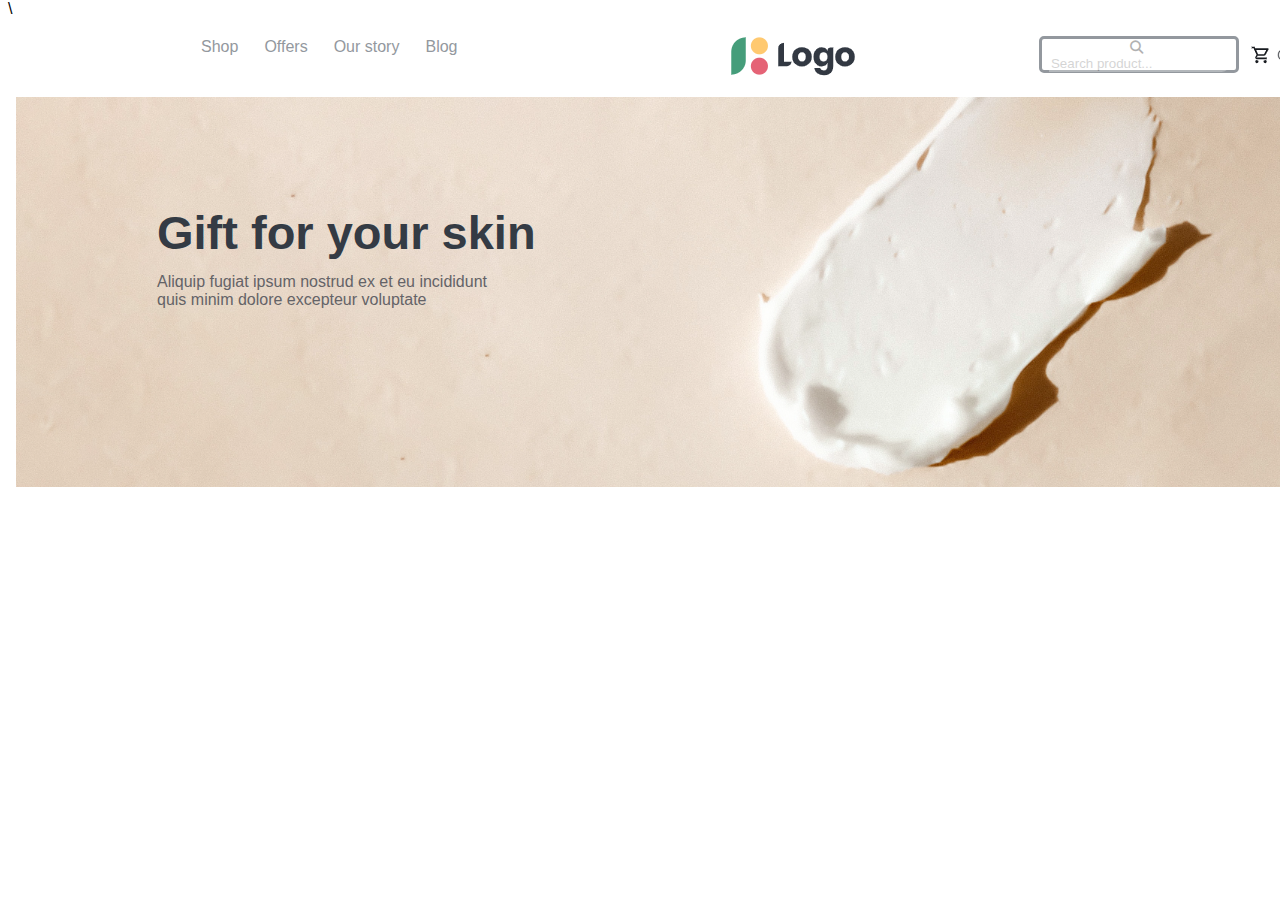
==== index.html @ ed82be1b "hoan thien header" ====
<!DOCTYPE html>
<html lang="en">

<head>
    <meta charset="UTF-8">
    <meta http-equiv="X-UA-Compatible" content="IE=edge">
    <meta name="viewport" content="width=device-width, initial-scale=1.0">\
    <title>Document</title>
    <link rel="stylesheet" href="https://cdnjs.cloudflare.com/ajax/libs/font-awesome/6.3.0/css/all.min.css">
    <style>
        * {
            font-family: Arial, Helvetica, sans-serif;
            box-sizing: border-box;
            margin-top: 0;
        }
        
        .header {
            width: 1454px;
            height: 67px;
            padding-top: 19px;
            padding-bottom: 13px;
            display: flex;
            align-items: center;
        }
        
        .header-left1 {
            display: flex;
            margin-left: 153px;
            margin-right: 244px;
            justify-content: none;
            align-items: center;
            list-style: none;
        }
        
        .header-left1 li a {
            text-decoration: none;
            margin-right: 26px;
            color: rgb(147, 152, 158);
        }
        
        .header-center {
            margin-right: 187px;
            height: 42px;
            width: 125px;
        }
        
        .header-right {
            margin-left: 0;
            margin-right: 13px;
            align-items: center;
            display: flex;
            justify-content: center;
        }
        
        .search {
            width: 200px;
            height: 37px;
            border-radius: 5px;
            border: rgb(147, 152, 158);
            border-style: solid;
            background-color: white;
        }
        
        .search i {
            opacity: 0.3;
            margin-right: 5px;
        }
        
        .search1 {
            position: relative;
            border: none;
            opacity: 0.3;
            border-radius: 0px 10px 10px 0px;
        }
        
        .banner {
            position: relative;
            width: 1441px;
            height: 390px;
            margin-top: 12px;
            margin-left: 8px;
        }
        
        .banner-text {
            position: relative;
            margin-left: 141px;
            margin-top: -286px;
        }
        
        .banner-text h1 {
            position: relative;
            color: rgb(52, 59, 68);
            font-size: 47px;
        }
        
        .banner-text p {
            position: relative;
            color: rgb(100, 99, 103);
            margin-top: -18px;
        }
    </style>
</head>

<body>
    <div class="header">
        <div class="header-left">
            <ul class="header-left1">
                <li><a href="">Shop</a></li>
                <li><a href="">Offers</a></li>
                <li><a href="">Our story</a></li>
                <li><a href="">Blog</a></li>
            </ul>
        </div>
        <div class="header-center">
            <img src="image/logo.png" alt="">
        </div>
        <div class="header-right">
            <button class="search"><i class="fa-solid fa-magnifying-glass"></i> <input class="search1" type="search1" placeholder="Search product..."></button>

            <img src="image/Button 1 (1).png">
            <img src="image/Button 1.png">
        </div>
    </div>
    <div class="banner">
        <img class="banner-background" src="image/banner.png">
        <div class="banner-text">
            <h1>Gift for your skin</h1>
            <p>Aliquip fugiat ipsum nostrud ex et eu incididunt<br>quis minim dolore excepteur voluptate</p>
        </div>

    </div>
    <div>

    </div>
</body>

</html>
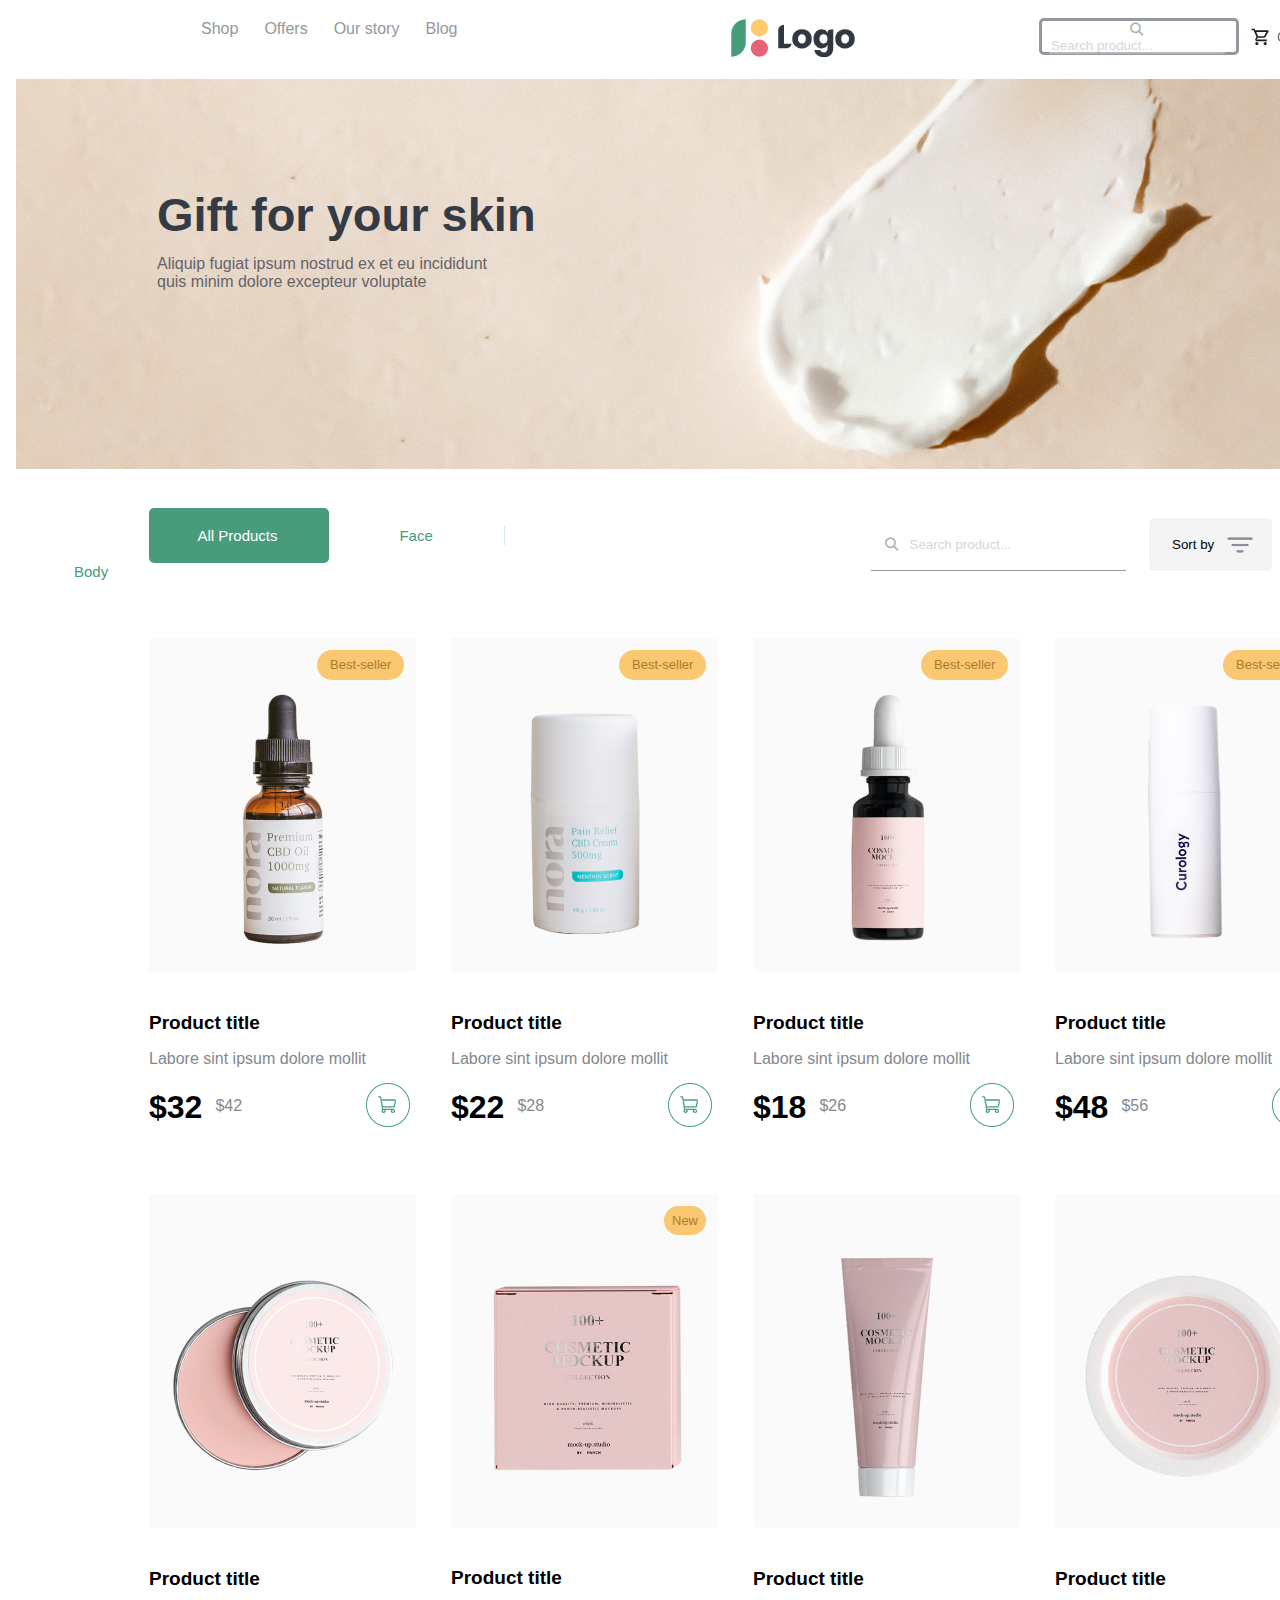
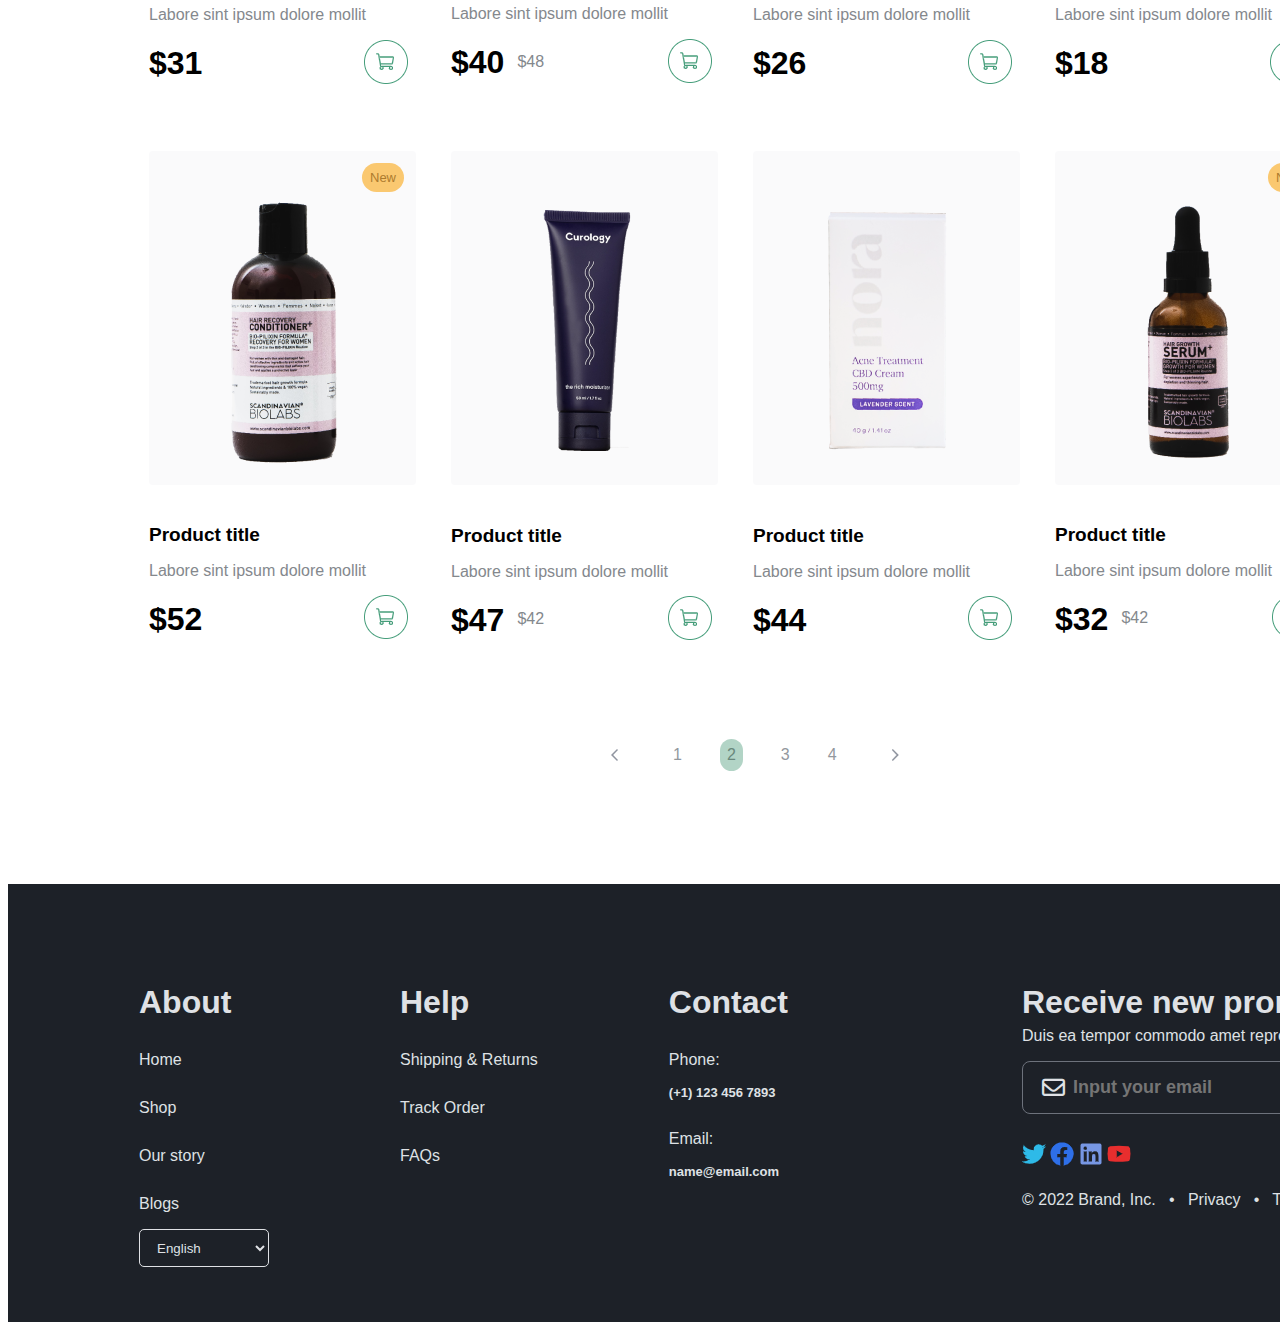
==== commit dc43d4f6: "nop bai tk 1" ====
--- a/index.html
+++ b/index.html
@@ -4,101 +4,10 @@
 <head>
     <meta charset="UTF-8">
     <meta http-equiv="X-UA-Compatible" content="IE=edge">
-    <meta name="viewport" content="width=device-width, initial-scale=1.0">\
+    <meta name="viewport" content="width=device-width, initial-scale=1.0">
     <title>Document</title>
     <link rel="stylesheet" href="https://cdnjs.cloudflare.com/ajax/libs/font-awesome/6.3.0/css/all.min.css">
-    <style>
-        * {
-            font-family: Arial, Helvetica, sans-serif;
-            box-sizing: border-box;
-            margin-top: 0;
-        }
-        
-        .header {
-            width: 1454px;
-            height: 67px;
-            padding-top: 19px;
-            padding-bottom: 13px;
-            display: flex;
-            align-items: center;
-        }
-        
-        .header-left1 {
-            display: flex;
-            margin-left: 153px;
-            margin-right: 244px;
-            justify-content: none;
-            align-items: center;
-            list-style: none;
-        }
-        
-        .header-left1 li a {
-            text-decoration: none;
-            margin-right: 26px;
-            color: rgb(147, 152, 158);
-        }
-        
-        .header-center {
-            margin-right: 187px;
-            height: 42px;
-            width: 125px;
-        }
-        
-        .header-right {
-            margin-left: 0;
-            margin-right: 13px;
-            align-items: center;
-            display: flex;
-            justify-content: center;
-        }
-        
-        .search {
-            width: 200px;
-            height: 37px;
-            border-radius: 5px;
-            border: rgb(147, 152, 158);
-            border-style: solid;
-            background-color: white;
-        }
-        
-        .search i {
-            opacity: 0.3;
-            margin-right: 5px;
-        }
-        
-        .search1 {
-            position: relative;
-            border: none;
-            opacity: 0.3;
-            border-radius: 0px 10px 10px 0px;
-        }
-        
-        .banner {
-            position: relative;
-            width: 1441px;
-            height: 390px;
-            margin-top: 12px;
-            margin-left: 8px;
-        }
-        
-        .banner-text {
-            position: relative;
-            margin-left: 141px;
-            margin-top: -286px;
-        }
-        
-        .banner-text h1 {
-            position: relative;
-            color: rgb(52, 59, 68);
-            font-size: 47px;
-        }
-        
-        .banner-text p {
-            position: relative;
-            color: rgb(100, 99, 103);
-            margin-top: -18px;
-        }
-    </style>
+    <link rel="stylesheet" href="css/styles.css">
 </head>
 
 <body>
@@ -127,10 +36,247 @@
             <h1>Gift for your skin</h1>
             <p>Aliquip fugiat ipsum nostrud ex et eu incididunt<br>quis minim dolore excepteur voluptate</p>
         </div>
-
     </div>
-    <div>
-
+    <main>
+        <div class="main-header">
+            <div class="main-header-left">
+                <button>All Products</button>
+                <button>Face</button>
+                <button>Body</button>
+            </div>
+            <div class="main-header-right">
+                <button class="main-header-search"><i class="fa-solid fa-magnifying-glass"></i><input class="input-search" type="search" placeholder="Search product..."></button>
+                <button class="main-header-sortby"><p>Sort by</p><img src="image/sort.png"></button>
+            </div>
+        </div>
+        <div class="main-list-product">
+            <div class="main-list-product-row1">
+                <div class="product">
+                    <div class="image-product">
+                        <img src="image/Image 1 (1).png">
+                        <p class="best-seller">Best-seller</p>
+                    </div>
+
+                    <h5>Product title</h5>
+                    <p class="info">Labore sint ipsum dolore mollit</p>
+                    <div class="price-tag">
+                        <h1>$32</h1>
+                        <p>$42</p>
+                        <img src="image/Button 1 (3).png">
+                    </div>
+                </div>
+                <div class="product">
+                    <div class="image-product">
+                        <img src="image/Image 1 (2).png">
+                        <p class="best-seller">Best-seller</p>
+                    </div>
+
+                    <h5>Product title</h5>
+                    <p class="info">Labore sint ipsum dolore mollit</p>
+                    <div class="price-tag">
+                        <h1>$22</h1>
+                        <p>$28</p>
+                        <img src="image/Button 1 (3).png">
+                    </div>
+                </div>
+                <div class="product">
+                    <div class="image-product">
+                        <img src="image/Image 1 (3).png">
+                        <p class="best-seller">Best-seller</p>
+                    </div>
+
+                    <h5>Product title</h5>
+                    <p class="info">Labore sint ipsum dolore mollit</p>
+                    <div class="price-tag">
+                        <h1>$18</h1>
+                        <p>$26</p>
+                        <img src="image/Button 1 (3).png">
+                    </div>
+                </div>
+                <div class="product">
+                    <div class="image-product">
+                        <img src="image/Image 1 (4).png">
+                        <p class="best-seller">Best-seller</p>
+                    </div>
+
+                    <h5>Product title</h5>
+                    <p class="info">Labore sint ipsum dolore mollit</p>
+                    <div class="price-tag">
+                        <h1>$48</h1>
+                        <p>$56</p>
+                        <img src="image/Button 1 (3).png">
+                    </div>
+                </div>
+            </div>
+            <div class="main-list-product-row1">
+                <div class="product">
+                    <div class="image-product1">
+                        <img src="image/Image 1 (5).png">
+                        <p class="best-seller"></p>
+                    </div>
+
+                    <h5>Product title</h5>
+                    <p class="info">Labore sint ipsum dolore mollit</p>
+                    <div class="price-tag">
+                        <h1>$31</h1>
+                        <p class="p-none"></p>
+                        <img src="image/Button 1 (3).png">
+                    </div>
+                </div>
+                <div class="product">
+                    <div class="image-product2">
+                        <img src="image/Image 1 (6).png">
+                        <p class="best-seller">New</p>
+                    </div>
+
+                    <h5>Product title</h5>
+                    <p class="info">Labore sint ipsum dolore mollit</p>
+                    <div class="price-tag">
+                        <h1>$40</h1>
+                        <p>$48</p>
+                        <img src="image/Button 1 (3).png">
+                    </div>
+                </div>
+                <div class="product">
+                    <div class="image-product1">
+                        <img src="image/Image 1 (7).png">
+                        <p class="best-seller"></p>
+                    </div>
+
+                    <h5>Product title</h5>
+                    <p class="info">Labore sint ipsum dolore mollit</p>
+                    <div class="price-tag">
+                        <h1>$26</h1>
+                        <p class="p-none"></p>
+                        <img src="image/Button 1 (3).png">
+                    </div>
+                </div>
+                <div class="product">
+                    <div class="image-product1">
+                        <img src="image/Image 1 (8).png">
+                        <p class="best-seller"></p>
+                    </div>
+
+                    <h5>Product title</h5>
+                    <p class="info">Labore sint ipsum dolore mollit</p>
+                    <div class="price-tag">
+                        <h1>$18</h1>
+                        <p class="p-none"></p>
+                        <img src="image/Button 1 (3).png">
+                    </div>
+                </div>
+            </div>
+            <div class="main-list-product-row1">
+                <div class="product">
+                    <div class="image-product2">
+                        <img src="image/Image 1 (9).png">
+                        <p class="best-seller">New</p>
+                    </div>
+
+                    <h5>Product title</h5>
+                    <p class="info">Labore sint ipsum dolore mollit</p>
+                    <div class="price-tag">
+                        <h1>$52</h1>
+                        <p class="p-none"></p>
+                        <img src="image/Button 1 (3).png">
+                    </div>
+                </div>
+                <div class="product">
+                    <div class="image-product1">
+                        <img src="image/Image 1 (10).png">
+                        <p class="best-seller"></p>
+                    </div>
+
+                    <h5>Product title</h5>
+                    <p class="info">Labore sint ipsum dolore mollit</p>
+                    <div class="price-tag">
+                        <h1>$47</h1>
+                        <p>$42</p>
+                        <img src="image/Button 1 (3).png">
+                    </div>
+                </div>
+                <div class="product">
+                    <div class="image-product1">
+                        <img src="image/Image 1 (11).png">
+                        <p class="best-seller"></p>
+                    </div>
+
+                    <h5>Product title</h5>
+                    <p class="info">Labore sint ipsum dolore mollit</p>
+                    <div class="price-tag">
+                        <h1>$44</h1>
+                        <p class="p-none"></p>
+                        <img src="image/Button 1 (3).png">
+                    </div>
+                </div>
+                <div class="product">
+                    <div class="image-product2">
+                        <img src="image/Image 1 (12).png">
+                        <p class="best-seller">New</p>
+                    </div>
+
+                    <h5>Product title</h5>
+                    <p class="info">Labore sint ipsum dolore mollit</p>
+                    <div class="price-tag">
+                        <h1>$32</h1>
+                        <p>$42</p>
+                        <img src="image/Button 1 (3).png">
+                    </div>
+                </div>
+            </div>
+            <div class="main-page">
+                <img src="image/Button 1 (5).png">
+                <span class="p-1">1</span>
+                <span class="p-22">2</span>
+                <span class="p-2">3</span>
+                <span class="p-3">4</span>
+                <img src="image/Button 1 (6).png">
+            </div>
+        </div>
+    </main>
+    <div class="footer">
+        <div class="footer-left">
+            <div class="footer-left-about">
+                <h1>About</h1>
+                <p>Home</p>
+                <p>Shop</p>
+                <p>Our story</p>
+                <p>Blogs</p>
+                <select>
+                    <option>English</option>
+                    <option>Vietnamese</option>
+                </select>
+            </div>
+            <div class="footer-left-about">
+                <h1>Help</h1>
+                <p>Shipping & Returns</p>
+                <p>Track Order</p>
+                <p>FAQs</p>
+            </div>
+            <div class="footer-left-about">
+                <h1>Contact</h1>
+                <p>Phone:</p>
+                <h2>(+1) 123 456 7893</h2>
+                <p>Email:</p>
+                <h2>name@email.com</h2>
+            </div>
+        </div>
+        <div class="footer-right">
+            <h1>Receive new promotions</h1>
+            <p>Duis ea tempor commodo amet reprehende</p>
+            <div class="footer-email">
+                <i class="fa-sharp fa-regular fa-envelope"></i> <input type="search" placeholder="Input your email">
+                <button>Subscribe</button>
+            </div>
+
+            <div class="social-network">
+                <img src="image/Twitter 1.png">
+                <img src="image/Facebook 1.png">
+                <img src="image/LinkedIn 1.png">
+                <img src="image/YouTube 1.png">
+            </div>
+            <p class="social">&copy; 2022 Brand, Inc. &nbsp; &bull; &nbsp; Privacy &nbsp; &bull; &nbsp; Terms &nbsp; &bull; &nbsp; Sitemap</p>
+        </div>
     </div>
 </body>
 
--- a/css/styles.css
+++ b/css/styles.css
@@ -0,0 +1,397 @@
+* {
+    font-family: Arial, Helvetica, sans-serif;
+    box-sizing: border-box;
+    margin-top: 0;
+}
+
+.header {
+    width: 1454px;
+    height: 67px;
+    padding-top: 19px;
+    padding-bottom: 13px;
+    display: flex;
+    align-items: center;
+}
+
+.header-left1 {
+    display: flex;
+    margin-left: 153px;
+    margin-right: 244px;
+    justify-content: none;
+    align-items: center;
+    list-style: none;
+}
+
+.header-left1 li a {
+    text-decoration: none;
+    margin-right: 26px;
+    color: rgb(147, 152, 158);
+}
+
+.header-center {
+    margin-right: 187px;
+    height: 42px;
+    width: 125px;
+}
+
+.header-right {
+    margin-left: 0;
+    margin-right: 13px;
+    align-items: center;
+    display: flex;
+    justify-content: center;
+}
+
+.search {
+    width: 200px;
+    height: 37px;
+    border-radius: 5px;
+    border: rgb(147, 152, 158);
+    border-style: solid;
+    background-color: white;
+}
+
+.search i {
+    opacity: 0.3;
+    margin-right: 5px;
+}
+
+.search1 {
+    position: relative;
+    border: none;
+    opacity: 0.3;
+    border-radius: 0px 10px 10px 0px;
+}
+
+.banner {
+    position: relative;
+    width: 1441px;
+    height: 390px;
+    margin-top: 12px;
+    margin-left: 8px;
+}
+
+.banner-text {
+    position: relative;
+    margin-left: 141px;
+    margin-top: -286px;
+}
+
+.banner-text h1 {
+    position: relative;
+    color: rgb(52, 59, 68);
+    font-size: 47px;
+}
+
+.banner-text p {
+    position: relative;
+    color: rgb(100, 99, 103);
+    margin-top: -18px;
+}
+
+.main-header {
+    display: flex;
+    align-items: center;
+    margin-top: 39px;
+    margin-bottom: 56px;
+}
+
+.main-header-left button {
+    font-size: 15px;
+}
+
+.main-header-left :nth-child(1) {
+    color: white;
+    background-color: rgb(72, 156, 124);
+    padding-top: 19px;
+    padding-bottom: 19px;
+    padding-left: 38px;
+    padding-right: 41px;
+    margin-left: 141px;
+    border-radius: 5px;
+    border: none;
+    width: 180px;
+}
+
+.main-header-left :nth-child(2) {
+    color: rgb(72, 156, 124);
+    background-color: white;
+    margin-left: 60px;
+    padding-right: 71px;
+    border: none;
+    border-right: 1px solid rgb(205, 234, 222);
+}
+
+.main-header-left :nth-child(3) {
+    margin-left: 66px;
+    color: rgb(72, 156, 124);
+    background-color: white;
+    border: none;
+    padding: 0;
+    margin-right: 312px;
+}
+
+.main-header-right {
+    display: flex;
+    align-items: center;
+}
+
+.main-header-search {
+    width: 255px;
+    height: 53px;
+    margin-right: 23px;
+    background-color: white;
+    border: none;
+    border-bottom: 0.5px solid rgb(147, 152, 158);
+}
+
+.main-header-right i {
+    position: relative;
+    margin-left: -24px;
+    margin-right: 10px;
+    align-items: center;
+    background-color: white;
+    border: none;
+    opacity: 0.3;
+}
+
+.input-search {
+    opacity: 0.3;
+    border: none;
+}
+
+.main-header-sortby {
+    align-items: center;
+    display: flex;
+    width: 123px;
+    height: 53px;
+}
+
+.main-header-sortby p {
+    margin-top: 17px;
+    margin-bottom: 17px;
+    margin-left: 17px;
+    margin-right: 11px;
+}
+
+.main-header-sortby {
+    border-radius: 5px;
+    background-color: rgb(244, 244, 244);
+    border: none;
+}
+
+.main-list-product {
+    margin-top: 57px;
+    margin-left: 141px;
+}
+
+.main-list-product h5 {
+    font-size: 19px;
+    margin-bottom: 16px;
+}
+
+.main-list-product p {
+    color: rgb(132, 136, 141);
+}
+
+.best-seller {
+    border-radius: 20px;
+    margin-top: -326px;
+    margin-left: 168px;
+    margin-bottom: 332px;
+    width: 87px;
+    height: 30px;
+    z-index: 100;
+}
+
+.image-product p {
+    position: relative;
+    color: rgb(173, 123, 46);
+    background-color: rgb(250, 200, 112);
+    padding-left: 13px;
+    padding-right: 9px;
+    padding-top: 7px;
+    padding-bottom: 22px;
+    font-size: 13px;
+}
+
+.image-product1 p {
+    position: relative;
+    color: rgb(173, 123, 46);
+    padding-left: 13px;
+    padding-right: 9px;
+    padding-top: 7px;
+    padding-bottom: 22px;
+    font-size: 13px;
+}
+
+.image-product2 p {
+    position: relative;
+    color: rgb(173, 123, 46);
+    background-color: rgb(250, 200, 112);
+    padding-left: 8px;
+    padding-right: 8px;
+    padding-top: 7px;
+    padding-bottom: 22px;
+    margin-left: 213px;
+    font-size: 13px;
+    width: 42px;
+    height: 29px;
+}
+
+.info {
+    margin-bottom: -5px;
+}
+
+.price-tag {
+    display: flex;
+    align-items: center;
+}
+
+.price-tag h1 {
+    margin-top: 26px;
+    margin-right: 13px;
+}
+
+.price-tag p {
+    margin-top: 18px;
+    margin-right: 124px;
+}
+
+.main-list-product-row1 {
+    margin-top: 0;
+    margin-bottom: 47px;
+    display: flex;
+}
+
+.product {
+    margin-right: 35px;
+}
+
+.p-none {
+    padding-right: 25px;
+}
+
+.main-page {
+    margin-left: 448px;
+    align-items: center;
+    display: flex;
+    color: rgb(147, 152, 158);
+    margin-top: 77px;
+}
+
+.p-1 {
+    margin-left: 40px;
+    margin-right: 38px;
+}
+
+.p-2 {
+    margin-right: 38px;
+}
+
+.p-3 {
+    margin-left: 0;
+    margin-right: 40px;
+}
+
+.p-22 {
+    color: rgb(105, 136, 124);
+    background-color: rgb(178, 212, 198);
+    border-radius: 45px;
+    margin-right: 38px;
+    padding: 7px;
+}
+
+.footer {
+    background-color: rgba(29, 33, 40, 255);
+    color: rgba(223, 225, 229, 255);
+    margin-top: 111px;
+    height: 438px;
+    width: 1454px;
+    display: flex;
+}
+
+.footer-left {
+    background-color: rgba(29, 33, 40, 255);
+    color: rgba(223, 225, 229, 255);
+    height: 438px;
+    width: 1454px;
+    display: flex;
+}
+
+.footer-left-about {
+    margin-left: 131px;
+    margin-right: 0;
+    margin-top: 100px;
+}
+
+.footer-left-about p {
+    margin-top: 30px;
+}
+
+.footer-left-about select {
+    width: 130px;
+    height: 38px;
+    border: rgba(223, 225, 229, 255);
+    background-color: rgba(29, 33, 40, 255);
+    color: rgba(223, 225, 229, 255);
+    border: 0.5px solid rgba(223, 225, 229, 255);
+    border-radius: 5px;
+    padding-left: 13px;
+    padding-right: 13px;
+}
+
+.footer-left-about h2 {
+    font-size: 13px;
+}
+
+.footer-right {
+    margin-top: 100px;
+    margin-left: -440px;
+}
+
+.footer-right p {
+    margin-top: -16px;
+    margin-bottom: 16px;
+}
+
+.footer-email {
+    position: relative;
+    display: flex;
+    margin-bottom: 28px;
+}
+
+.footer-email input {
+    background-color: #1D2128;
+    border: 1px solid #6D727C;
+    padding: 15px 0 15px 50px;
+    color: #AAAFB7;
+    font-size: 18px;
+    font-weight: bold;
+    border-radius: 8px 0 0 8px;
+    width: 270px;
+}
+
+.footer-email i {
+    position: absolute;
+    top: 15px;
+    left: 20px;
+    font-size: 23px;
+    background-color: #1D2128;
+}
+
+.footer-email button {
+    background-color: #459D7A;
+    color: #FCFDFD;
+    font-weight: 500;
+    border: 0;
+    border-radius: 0 8px 8px 0;
+    padding: 10px;
+    font-size: 18px;
+    width: 130px;
+}
+
+.social-network {
+    margin-bottom: 37px;
+    margin-right: 10px;
+}